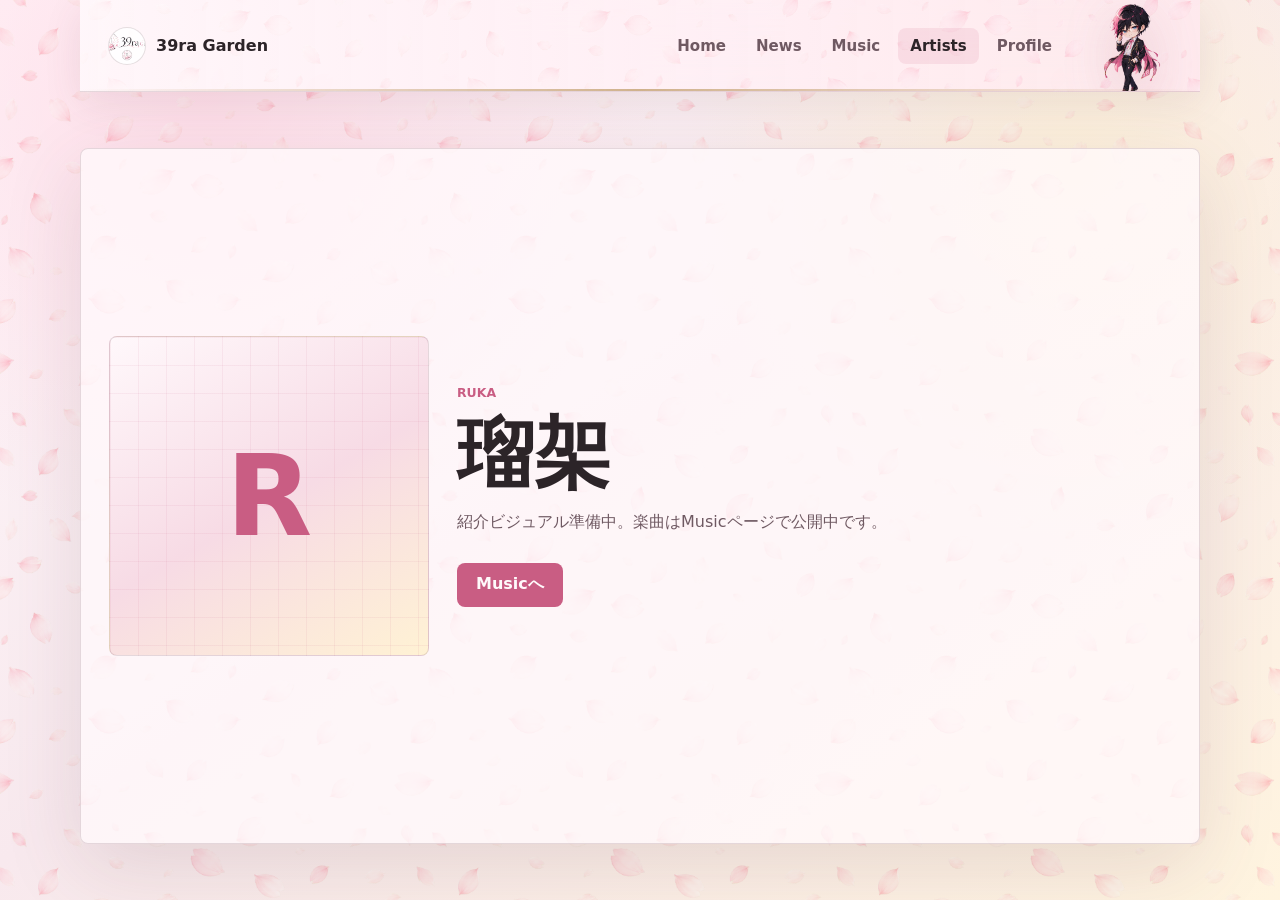
==== artist-ruka.html @ c51c0454 "Add files via upload" ====
<!doctype html>
<html lang="ja">
  <head>
    <meta charset="utf-8" />
    <meta name="viewport" content="width=device-width, initial-scale=1" />
    <title>瑠架 | 39ra Garden</title>
    <link rel="stylesheet" href="./styles.css" />
  </head>
  <body>
    <header class="site-header">
      <a class="brand" href="./index.html">
        <img src="./assets/39ra-garden-logo-transparent.png" alt="" />
        <span>39ra Garden</span>
      </a>
      <nav class="site-nav" aria-label="Main navigation">
        <a href="./index.html">Home</a>
        <a href="./announcements.html">News</a>
        <a href="./music.html">Music</a>
        <a href="./artists.html" aria-current="page">Artists</a>
        <a href="./profile.html">Profile</a>
      </nav>
      <img class="header-chibi" src="./assets/39ra-chibi.png" alt="" />
    </header>
    <main class="content-shell">
      <section class="artist-coming-soon">
        <div class="artist-placeholder">R</div>
        <div>
          <p class="eyebrow">Ruka</p>
          <h1>瑠架</h1>
          <p>紹介ビジュアル準備中。楽曲はMusicページで公開中です。</p>
          <a class="icon-button" href="./music.html">Musicへ</a>
        </div>
      </section>
    </main>
  </body>
</html>
---- styles.css ----
:root {
  color-scheme: light;
  --bg: #fff8fb;
  --surface: rgba(255, 249, 251, 0.78);
  --surface-strong: rgba(255, 255, 255, 0.9);
  --text: #2c2428;
  --muted: #6f5962;
  --line: rgba(111, 72, 86, 0.18);
  --accent: #c95d83;
  --accent-strong: #a83e69;
  --gold: #b9945a;
  --shadow: rgba(102, 65, 78, 0.14);
}

* {
  box-sizing: border-box;
}

body {
  position: relative;
  isolation: isolate;
  min-height: 100vh;
  margin: 0;
  font-family:
    Inter, ui-sans-serif, system-ui, -apple-system, BlinkMacSystemFont, "Segoe UI",
    sans-serif;
  color: var(--text);
  background:
    radial-gradient(circle at 16% 10%, rgba(255, 216, 229, 0.78), transparent 34%),
    radial-gradient(circle at 84% 18%, rgba(255, 244, 209, 0.64), transparent 30%),
    linear-gradient(145deg, #fff8fb 0%, #f8e9ee 48%, #fff4df 100%);
}

body::before {
  content: "";
  position: fixed;
  inset: 0;
  z-index: -1;
  pointer-events: none;
  background-image: url("./assets/sakura-petal-tile.png");
  background-size: 420px 420px;
  background-repeat: repeat;
  opacity: 0.34;
}

button,
a {
  font: inherit;
}

a {
  color: inherit;
}

.site-header {
  position: sticky;
  top: 0;
  z-index: 10;
  width: min(1120px, calc(100% - 32px));
  min-height: 92px;
  margin: 0 auto;
  padding: 0 28px;
  display: flex;
  align-items: center;
  justify-content: space-between;
  gap: 20px;
  border-bottom: 1px solid var(--line);
  background:
    linear-gradient(90deg, rgba(255, 248, 251, 0.9), rgba(255, 232, 240, 0.78)),
    url("./assets/sakura-petal-tile.png") center / 360px 360px repeat;
  backdrop-filter: blur(18px);
  box-shadow: 0 12px 38px rgba(102, 65, 78, 0.1);
  overflow: hidden;
}

.site-header::after {
  content: "";
  position: absolute;
  inset: auto 0 0;
  height: 2px;
  background: linear-gradient(90deg, transparent, rgba(185, 148, 90, 0.68), transparent);
  pointer-events: none;
}

.brand {
  position: relative;
  z-index: 2;
  display: inline-flex;
  align-items: center;
  gap: 10px;
  color: var(--text);
  font-weight: 900;
  text-decoration: none;
}

.brand img {
  width: 38px;
  height: 38px;
  object-fit: cover;
  border: 1px solid var(--line);
  border-radius: 50%;
  background: rgba(255, 255, 255, 0.88);
}

.brand span {
  white-space: nowrap;
}

.site-nav {
  position: relative;
  z-index: 2;
  display: flex;
  align-items: center;
  gap: 6px;
  margin-left: auto;
  margin-right: 108px;
}

.site-nav a {
  min-height: 36px;
  display: inline-flex;
  align-items: center;
  padding: 0 12px;
  border-radius: 8px;
  color: var(--muted);
  text-decoration: none;
  font-size: 0.94rem;
  font-weight: 800;
}

.site-nav a:hover,
.site-nav a[aria-current="page"] {
  color: var(--text);
  background: rgba(201, 93, 131, 0.12);
}

.header-chibi {
  position: absolute;
  right: 16px;
  bottom: -12px;
  width: 104px;
  height: 104px;
  object-fit: contain;
  pointer-events: none;
  filter: drop-shadow(0 12px 24px rgba(161, 84, 109, 0.22));
}

.page-shell {
  width: min(1120px, calc(100% - 32px));
  min-height: calc(100vh - 92px);
  margin: 0 auto;
  display: grid;
  align-items: center;
  padding: 32px 0;
}

.music-shell {
  display: block;
}

.music-intro {
  margin-bottom: 24px;
  padding: 28px;
  border: 1px solid var(--line);
  border-radius: 8px;
  background: var(--surface);
  box-shadow: 0 18px 50px var(--shadow);
}

.music-intro h1 {
  font-size: clamp(2.4rem, 6vw, 4.8rem);
}

.music-intro p:not(.eyebrow) {
  max-width: 46rem;
  margin: 18px 0 24px;
  color: var(--muted);
  line-height: 1.8;
}

.artist-filters {
  display: flex;
  flex-wrap: wrap;
  gap: 10px;
}

.artist-filter {
  min-height: 40px;
  padding: 0 14px;
  border: 1px solid var(--line);
  border-radius: 8px;
  color: var(--muted);
  background: rgba(255, 255, 255, 0.52);
  font-weight: 800;
  cursor: pointer;
}

.artist-filter:hover,
.artist-filter[aria-pressed="true"] {
  color: var(--text);
  border-color: rgba(201, 93, 131, 0.36);
  background: rgba(201, 93, 131, 0.14);
}

.content-shell {
  width: min(1120px, calc(100% - 32px));
  margin: 0 auto;
  padding: 56px 0;
}

.home-hero {
  min-height: calc(100vh - 160px);
  display: grid;
  grid-template-columns: minmax(0, 1.15fr) minmax(280px, 0.85fr);
  gap: 28px;
  align-items: center;
}

.hero-copy {
  max-width: 700px;
}

.hero-ornament {
  display: inline-grid;
  grid-template-columns: auto minmax(0, 1fr);
  gap: 12px;
  align-items: center;
  margin-bottom: 30px;
  padding: 10px 14px;
  border: 1px solid var(--line);
  border-radius: 8px;
  background: rgba(255, 255, 255, 0.42);
  box-shadow: 0 18px 50px var(--shadow);
}

.hero-ornament span {
  display: grid;
  place-items: center;
  width: 52px;
  aspect-ratio: 1;
  border-radius: 50%;
  overflow: hidden;
  border: 1px solid rgba(201, 93, 131, 0.26);
  background: rgba(255, 255, 255, 0.72);
}

.hero-ornament span img {
  width: 100%;
  height: 100%;
  object-fit: cover;
}

.hero-ornament small {
  color: var(--muted);
  font-size: 0.82rem;
  font-weight: 900;
  text-transform: uppercase;
}

.hero-logo-title {
  max-width: 620px;
  margin: 0;
  line-height: 0;
}

.hero-logo-title img {
  display: block;
  width: 100%;
  max-height: 250px;
  object-fit: contain;
  object-position: left center;
  filter: drop-shadow(0 18px 34px rgba(161, 84, 109, 0.18));
}

.hero-copy h1 {
  font-size: clamp(3rem, 8vw, 7.5rem);
}

.hero-copy .hero-logo-title {
  font-size: 0;
}

.hero-copy p {
  max-width: 36rem;
  margin: 24px 0 30px;
  color: var(--muted);
  font-size: 1.05rem;
  line-height: 1.8;
}

.latest-card {
  display: grid;
  gap: 20px;
  padding: 18px;
  border: 1px solid var(--line);
  border-radius: 8px;
  background: var(--surface);
  box-shadow: 0 24px 80px var(--shadow);
  text-decoration: none;
}

.latest-card:hover {
  border-color: rgba(201, 93, 131, 0.46);
}

.mini-cover {
  width: 100%;
}

.card-kicker {
  margin: 0 0 8px;
  color: var(--accent);
  font-size: 0.78rem;
  font-weight: 800;
  text-transform: uppercase;
}

.latest-card h2 {
  margin: 0;
  font-size: clamp(1.8rem, 4vw, 3.2rem);
  line-height: 1;
}

.latest-card p:not(.card-kicker) {
  margin: 12px 0 0;
  color: var(--muted);
  line-height: 1.65;
}

.announcement-preview {
  display: grid;
  gap: 18px;
  align-self: stretch;
  padding: 24px;
  border: 1px solid var(--line);
  border-radius: 8px;
  background:
    linear-gradient(145deg, rgba(255, 249, 251, 0.92), rgba(255, 231, 239, 0.74)),
    url("./assets/sakura-petal-tile.png") center / 360px 360px repeat;
  box-shadow: 0 24px 80px var(--shadow);
}

.announcement-preview h2 {
  margin: 0;
  font-size: clamp(2rem, 5vw, 3.4rem);
  line-height: 1;
}

.home-announcement-list {
  display: grid;
  gap: 12px;
  margin: 0;
  padding: 0;
  list-style: none;
}

.home-announcement-list li {
  display: grid;
  gap: 5px;
  padding: 14px;
  border: 1px solid var(--line);
  border-radius: 8px;
  background: rgba(255, 255, 255, 0.56);
}

.home-announcement-list span {
  color: var(--accent);
  font-size: 0.74rem;
  font-weight: 900;
  text-transform: uppercase;
}

.home-announcement-list strong {
  font-size: 1rem;
}

.home-announcement-list small {
  color: var(--muted);
  line-height: 1.55;
}

.text-link {
  color: var(--accent-strong);
  font-weight: 900;
  text-decoration: none;
}

.text-link:hover {
  text-decoration: underline;
}

.section-band {
  padding: 34px 0 0;
}

.section-band h2 {
  margin: 0 0 18px;
  font-size: 1.3rem;
}

.link-grid {
  display: grid;
  grid-template-columns: repeat(3, minmax(0, 1fr));
  gap: 14px;
}

.link-grid a {
  position: relative;
  display: flex;
  min-height: 176px;
  flex-direction: column;
  justify-content: flex-end;
  gap: 8px;
  overflow: hidden;
  padding: 22px;
  border: 1px solid var(--line);
  border-radius: 8px;
  background: var(--surface);
  box-shadow: 0 18px 50px var(--shadow);
  text-decoration: none;
}

.link-grid a:hover {
  background: var(--surface-strong);
  transform: translateY(-2px);
}

.link-grid img {
  position: absolute;
  inset: 0;
  width: 100%;
  height: 100%;
  object-fit: cover;
  opacity: 0.82;
  transition:
    opacity 180ms ease,
    transform 180ms ease;
}

.link-grid a::after {
  content: "";
  position: absolute;
  inset: 0;
  background: linear-gradient(180deg, rgba(255, 250, 252, 0.18), rgba(255, 250, 252, 0.86));
  pointer-events: none;
}

.link-grid a:hover img {
  opacity: 0.96;
  transform: scale(1.03);
}

.link-grid span {
  position: relative;
  z-index: 1;
  color: var(--accent);
  font-size: 0.78rem;
  font-weight: 800;
  text-transform: uppercase;
}

.link-grid strong {
  position: relative;
  z-index: 1;
  font-size: 1.4rem;
}

.link-grid small {
  position: relative;
  z-index: 1;
  color: var(--muted);
  font-size: 0.95rem;
}

.profile-layout {
  min-height: calc(100vh - 184px);
  display: grid;
  grid-template-columns: minmax(180px, 320px) minmax(0, 1fr);
  gap: 42px;
  align-items: center;
}

.artists-hero {
  margin-bottom: 24px;
  padding: 28px;
  border: 1px solid var(--line);
  border-radius: 8px;
  background: var(--surface);
  box-shadow: 0 18px 50px var(--shadow);
}

.announcements-hero {
  margin-bottom: 24px;
  padding: 28px;
  border: 1px solid var(--line);
  border-radius: 8px;
  background: var(--surface);
  box-shadow: 0 18px 50px var(--shadow);
}

.announcements-hero h1 {
  font-size: clamp(3rem, 8vw, 6.2rem);
}

.announcements-hero p:not(.eyebrow) {
  max-width: 46rem;
  margin: 18px 0 0;
  color: var(--muted);
  line-height: 1.8;
}

.announcement-list {
  display: grid;
  gap: 14px;
}

.announcement-item {
  padding: 22px;
  border: 1px solid var(--line);
  border-radius: 8px;
  background: var(--surface);
  box-shadow: 0 18px 50px var(--shadow);
}

.announcement-item h2 {
  margin: 8px 0 12px;
  font-size: clamp(1.5rem, 4vw, 2.4rem);
}

.announcement-item p:not(.announcement-meta) {
  margin: 0;
  color: var(--muted);
  line-height: 1.75;
}

.announcement-item a {
  display: inline-flex;
  margin-top: 16px;
  color: var(--accent-strong);
  font-weight: 900;
  text-decoration: none;
}

.announcement-item a:hover {
  text-decoration: underline;
}

.announcement-meta {
  margin: 0;
  color: var(--accent);
  font-size: 0.78rem;
  font-weight: 900;
  text-transform: uppercase;
}

.artists-hero h1 {
  font-size: clamp(3rem, 8vw, 6.2rem);
}

.artists-hero p:not(.eyebrow) {
  max-width: 46rem;
  margin: 18px 0 0;
  color: var(--muted);
  line-height: 1.8;
}

.artist-grid {
  display: grid;
  grid-template-columns: repeat(2, minmax(0, 1fr));
  gap: 16px;
}

.artist-card {
  display: grid;
  grid-template-columns: minmax(140px, 0.92fr) minmax(0, 1fr);
  gap: 18px;
  align-items: end;
  min-height: 280px;
  overflow: hidden;
  padding: 18px;
  border: 1px solid var(--line);
  border-radius: 8px;
  background: var(--surface);
  box-shadow: 0 18px 50px var(--shadow);
  text-decoration: none;
}

.artist-card:hover {
  border-color: rgba(201, 93, 131, 0.46);
  background: var(--surface-strong);
  transform: translateY(-2px);
}

.artist-card img {
  width: 100%;
  height: 100%;
  min-height: 232px;
  object-fit: cover;
  border: 1px solid var(--line);
  border-radius: 8px;
}

.artist-card.dark-card {
  color: #fff4f9;
  background:
    linear-gradient(135deg, rgba(38, 14, 30, 0.84), rgba(105, 30, 73, 0.72)),
    #1b0d18;
}

.artist-card.dark-card small {
  color: rgba(255, 233, 242, 0.78);
}

.artist-card span,
.artist-card small {
  display: block;
}

.artist-card span {
  color: var(--accent);
  font-size: 0.78rem;
  font-weight: 900;
  text-transform: uppercase;
}

.artist-card strong {
  display: block;
  margin: 8px 0 10px;
  font-size: clamp(1.8rem, 4vw, 3rem);
  line-height: 1;
}

.artist-card small {
  color: var(--muted);
  font-size: 0.95rem;
  line-height: 1.65;
}

.artist-placeholder {
  display: grid;
  place-items: center;
  width: 100%;
  aspect-ratio: 1;
  border: 1px solid var(--line);
  border-radius: 8px;
  background:
    linear-gradient(rgba(201, 93, 131, 0.08) 1px, transparent 1px),
    linear-gradient(90deg, rgba(201, 93, 131, 0.08) 1px, transparent 1px),
    linear-gradient(150deg, #fff8fb 0%, #f7dbe5 52%, #fff2d4 100%);
  background-size: 28px 28px, 28px 28px, auto;
  color: var(--accent);
  font-size: clamp(4rem, 12vw, 7rem);
  font-weight: 900;
}

.artist-detail {
  display: grid;
  grid-template-columns: minmax(320px, 0.96fr) minmax(0, 1.04fr);
  gap: 28px;
  align-items: stretch;
  min-height: calc(100vh - 204px);
  padding: 22px;
  border: 1px solid var(--line);
  border-radius: 8px;
  background: var(--surface);
  box-shadow: 0 24px 80px var(--shadow);
}

.artist-detail.oboro-theme,
.artist-detail.yoi-theme {
  color: #fff4f9;
  background:
    linear-gradient(135deg, rgba(20, 8, 18, 0.86), rgba(97, 24, 69, 0.72)),
    #160a14;
}

.artist-main-visual {
  width: 100%;
  height: 100%;
  min-height: 560px;
  object-fit: cover;
  border: 1px solid rgba(255, 190, 216, 0.28);
  border-radius: 8px;
}

.oboro-theme .artist-main-visual {
  object-fit: contain;
  background: #140914;
}

.artist-detail-copy {
  display: flex;
  flex-direction: column;
  justify-content: center;
  padding: clamp(20px, 4vw, 44px);
}

.artist-detail-copy h1 {
  font-size: clamp(3rem, 8vw, 6.4rem);
}

.artist-detail-copy p:not(.eyebrow) {
  max-width: 42rem;
  margin: 22px 0 28px;
  color: rgba(255, 233, 242, 0.82);
  font-size: 1rem;
  line-height: 1.85;
}

.artist-facts {
  display: grid;
  grid-template-columns: repeat(2, minmax(0, 1fr));
  gap: 10px;
  margin: 0 0 28px;
}

.artist-facts div {
  min-width: 0;
  padding: 14px;
  border: 1px solid rgba(255, 190, 216, 0.22);
  border-radius: 8px;
  background: rgba(255, 255, 255, 0.06);
}

.artist-facts dt {
  color: #ff9fc2;
  font-size: 0.74rem;
  font-weight: 900;
  text-transform: uppercase;
}

.artist-facts dd {
  margin: 7px 0 0;
  color: rgba(255, 244, 249, 0.9);
}

.artist-coming-soon {
  display: grid;
  grid-template-columns: minmax(180px, 320px) minmax(0, 1fr);
  gap: 28px;
  align-items: center;
  min-height: calc(100vh - 204px);
  padding: 28px;
  border: 1px solid var(--line);
  border-radius: 8px;
  background: var(--surface);
  box-shadow: 0 24px 80px var(--shadow);
}

.artist-coming-soon p:not(.eyebrow) {
  max-width: 38rem;
  margin: 18px 0 26px;
  color: var(--muted);
  line-height: 1.8;
}

.profile-mark {
  display: grid;
  place-items: center;
  width: min(100%, 320px);
  aspect-ratio: 1;
  border: 1px solid var(--line);
  border-radius: 8px;
  background:
    linear-gradient(rgba(201, 93, 131, 0.08) 1px, transparent 1px),
    linear-gradient(90deg, rgba(201, 93, 131, 0.08) 1px, transparent 1px),
    linear-gradient(150deg, #fff8fb 0%, #f7dbe5 52%, #fff2d4 100%);
  background-size: 28px 28px, 28px 28px, auto;
  color: var(--accent);
  font-size: clamp(5rem, 16vw, 9rem);
  font-weight: 900;
  box-shadow: 0 24px 80px var(--shadow);
}

.logo-mark {
  overflow: hidden;
  padding: 0;
  background: rgba(255, 255, 255, 0.78);
}

.logo-mark img {
  width: 100%;
  height: 100%;
  object-fit: cover;
}

.profile-copy {
  max-width: 720px;
}

.profile-copy p {
  margin: 22px 0 28px;
  color: var(--muted);
  font-size: 1.05rem;
  line-height: 1.8;
}

.profile-list {
  display: grid;
  gap: 12px;
  margin: 0;
}

.profile-list div {
  padding: 18px;
  border: 1px solid var(--line);
  border-radius: 8px;
  background: var(--surface);
  box-shadow: 0 18px 50px var(--shadow);
}

.profile-list dt {
  color: var(--accent);
  font-size: 0.78rem;
  font-weight: 800;
  text-transform: uppercase;
}

.profile-list dd {
  margin: 8px 0 0;
  color: var(--muted);
}

.profile-list a {
  color: var(--text);
  font-weight: 800;
}

.player-view {
  display: grid;
  grid-template-columns: minmax(280px, 0.92fr) minmax(320px, 1.08fr);
  gap: 28px;
  align-items: stretch;
}

.song-browser {
  margin-top: 24px;
}

.song-browser h2 {
  margin: 0 0 16px;
  font-size: 1.3rem;
}

.song-list {
  display: grid;
  grid-template-columns: repeat(2, minmax(0, 1fr));
  gap: 14px;
}

.song-card {
  display: grid;
  grid-template-columns: 76px minmax(0, 1fr);
  gap: 14px;
  align-items: center;
  min-height: 104px;
  padding: 14px;
  border: 1px solid var(--line);
  border-radius: 8px;
  color: var(--text);
  background: var(--surface);
  box-shadow: 0 18px 50px var(--shadow);
  text-align: left;
  cursor: pointer;
}

.song-card:hover,
.song-card[aria-pressed="true"] {
  border-color: rgba(201, 93, 131, 0.42);
  background: var(--surface-strong);
}

.song-thumb {
  width: 76px;
  aspect-ratio: 1;
  border: 1px solid var(--line);
  border-radius: 8px;
  background:
    linear-gradient(rgba(201, 93, 131, 0.08) 1px, transparent 1px),
    linear-gradient(90deg, rgba(201, 93, 131, 0.08) 1px, transparent 1px),
    linear-gradient(150deg, #fff8fb 0%, #f7dbe5 48%, #f6d7a7 100%);
  background-position: center;
  background-size: cover;
}

.song-card-body {
  display: grid;
  gap: 4px;
  min-width: 0;
}

.song-card-body small {
  color: var(--accent);
  font-size: 0.75rem;
  font-weight: 800;
  text-transform: uppercase;
}

.song-card-body strong {
  overflow: hidden;
  text-overflow: ellipsis;
  white-space: nowrap;
  font-size: 1.08rem;
}

.song-card-body span {
  color: var(--muted);
  font-size: 0.9rem;
}

.empty-state {
  margin: 0;
  padding: 22px;
  border: 1px solid var(--line);
  border-radius: 8px;
  color: var(--muted);
  background: var(--surface);
}

.art-panel,
.track-panel {
  border: 1px solid var(--line);
  background: var(--surface);
  backdrop-filter: blur(18px);
  border-radius: 8px;
  box-shadow: 0 24px 80px var(--shadow);
}

.art-panel {
  min-height: 560px;
  display: grid;
  place-items: center;
  padding: 28px;
}

.cover-art {
  position: relative;
  width: min(100%, 420px);
  aspect-ratio: 1;
  overflow: hidden;
  border: 1px solid rgba(255, 255, 255, 0.18);
  border-radius: 8px;
  background:
    linear-gradient(rgba(201, 93, 131, 0.08) 1px, transparent 1px),
    linear-gradient(90deg, rgba(201, 93, 131, 0.08) 1px, transparent 1px),
    linear-gradient(150deg, #fff8fb 0%, #f7dbe5 48%, #f6d7a7 100%);
  background-size: 32px 32px, 32px 32px, auto;
  box-shadow: 0 28px 80px var(--shadow);
}

.cover-art.has-image {
  background-position: center;
  background-size: cover;
}

.cover-art.has-image .moon,
.cover-art.has-image .signal {
  display: none;
}

.moon {
  position: absolute;
  top: 12%;
  right: 14%;
  width: 24%;
  aspect-ratio: 1;
  border-radius: 50%;
  background: #fff7df;
  box-shadow: 0 0 44px rgba(238, 173, 196, 0.5);
}

.signal {
  position: absolute;
  left: 50%;
  bottom: -16%;
  width: 52%;
  aspect-ratio: 1;
  border: 2px solid rgba(201, 93, 131, 0.5);
  border-radius: 50%;
  transform: translateX(-50%);
}

.signal-a {
  width: 36%;
}

.signal-b {
  width: 60%;
  border-color: rgba(185, 148, 90, 0.46);
}

.signal-c {
  width: 86%;
  border-color: rgba(111, 72, 86, 0.18);
}

.track-panel {
  display: flex;
  flex-direction: column;
  justify-content: center;
  padding: clamp(28px, 5vw, 56px);
}

.eyebrow {
  margin: 0 0 18px;
  color: var(--accent);
  font-size: 0.78rem;
  font-weight: 700;
  letter-spacing: 0;
  text-transform: uppercase;
}

h1 {
  margin: 0;
  font-size: clamp(2.4rem, 6vw, 5.8rem);
  line-height: 0.94;
  letter-spacing: 0;
}

.description {
  max-width: 34rem;
  margin: 22px 0 32px;
  color: var(--muted);
  font-size: 1rem;
  line-height: 1.7;
}

audio {
  width: 100%;
  min-height: 48px;
  margin-bottom: 22px;
}

.actions {
  display: flex;
  flex-wrap: wrap;
  gap: 12px;
}

.icon-button {
  display: inline-flex;
  min-height: 44px;
  align-items: center;
  justify-content: center;
  gap: 10px;
  padding: 0 18px;
  border: 1px solid transparent;
  border-radius: 8px;
  color: #fffafb;
  background: var(--accent);
  text-decoration: none;
  font-weight: 800;
  cursor: pointer;
}

.icon-button:hover {
  background: var(--accent-strong);
}

.icon-button.secondary {
  color: var(--text);
  border-color: var(--line);
  background: var(--surface-strong);
}

.icon-button.secondary:hover {
  background: rgba(201, 93, 131, 0.12);
}

.icon-button[aria-pressed="true"] {
  color: #2c2428;
  background: var(--gold);
}

.stats {
  display: grid;
  grid-template-columns: repeat(3, minmax(0, 1fr));
  gap: 12px;
  margin: 34px 0 0;
}

.stats div {
  min-width: 0;
  padding: 16px;
  border: 1px solid var(--line);
  border-radius: 8px;
  background: rgba(255, 255, 255, 0.56);
}

.stats dt {
  color: var(--muted);
  font-size: 0.76rem;
  font-weight: 700;
  text-transform: uppercase;
}

.stats dd {
  margin: 8px 0 0;
  font-size: 1.42rem;
  font-weight: 900;
}

.lyrics-section {
  margin-top: 28px;
  padding-top: 24px;
  border-top: 1px solid var(--line);
}

.lyrics-section h2 {
  margin: 0 0 12px;
  font-size: 1rem;
}

.lyrics-section p {
  max-height: 220px;
  margin: 0;
  overflow: auto;
  white-space: pre-wrap;
  color: var(--muted);
  font-size: 0.95rem;
  line-height: 1.75;
}

@media (max-width: 820px) {
  .site-header {
    width: min(100% - 20px, 560px);
    min-height: auto;
    padding: 12px 16px;
    align-items: flex-start;
    flex-direction: column;
  }

  .header-chibi {
    display: none;
  }

  .site-nav {
    width: 100%;
    display: grid;
    grid-template-columns: repeat(5, minmax(0, 1fr));
    margin: 0;
  }

  .site-nav a {
    justify-content: center;
    padding: 0 8px;
  }

  .page-shell {
    width: min(100% - 20px, 560px);
    align-items: start;
    padding: 20px 0;
  }

  .player-view {
    grid-template-columns: 1fr;
    gap: 14px;
  }

  .art-panel {
    min-height: auto;
    padding: 14px;
  }

  .cover-art {
    width: min(100%, 360px);
  }

  .track-panel {
    padding: 24px;
  }

  .stats {
    grid-template-columns: 1fr;
  }

  .music-intro {
    padding: 22px;
  }

  .song-list {
    grid-template-columns: 1fr;
  }

  .content-shell {
    width: min(100% - 20px, 560px);
    padding: 30px 0;
  }

  .home-hero,
  .profile-layout,
  .artist-detail,
  .artist-coming-soon {
    min-height: auto;
    grid-template-columns: 1fr;
  }

  .link-grid,
  .artist-grid {
    grid-template-columns: 1fr;
  }

  .artist-card {
    grid-template-columns: 1fr;
    min-height: auto;
  }

  .artist-card img,
  .artist-main-visual {
    min-height: auto;
    aspect-ratio: 16 / 10;
  }

  .artist-facts {
    grid-template-columns: 1fr;
  }
}
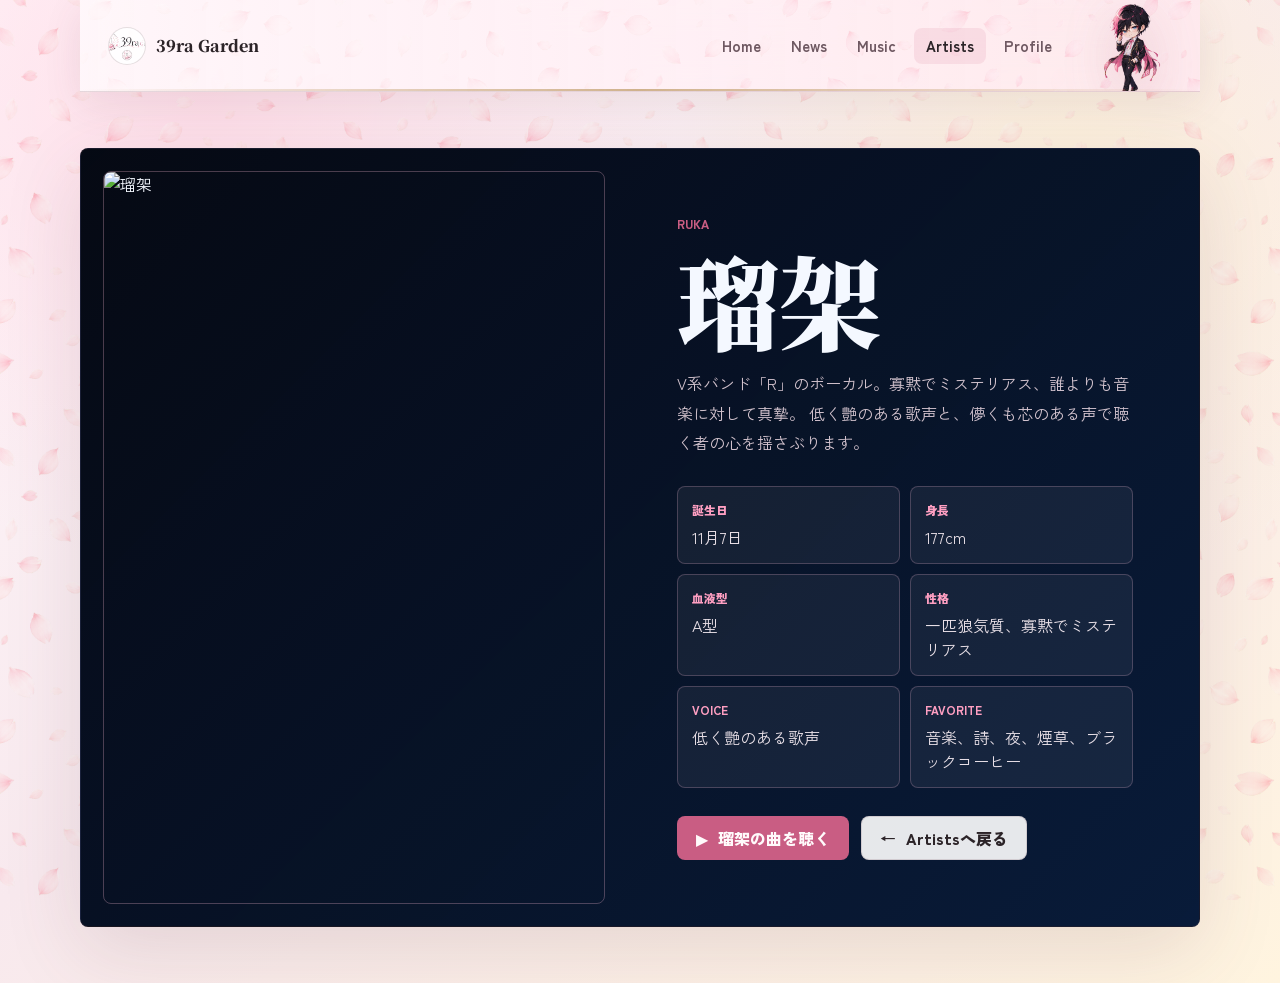
==== commit 340d2ca8: "Add files via upload" ====
--- a/artist-ruka.html
+++ b/artist-ruka.html
@@ -3,6 +3,11 @@
   <head>
     <meta charset="utf-8" />
     <meta name="viewport" content="width=device-width, initial-scale=1" />
+    <meta name="description" content="瑠架のAIアーティスト紹介。" />
+    <meta property="og:title" content="瑠架 | 39ra Garden" />
+    <meta property="og:description" content="V系バンド「R」ボーカル、瑠架の紹介。" />
+    <meta property="og:type" content="profile" />
+    <meta property="og:image" content="./assets/ruka-key-visual.png" />
     <title>瑠架 | 39ra Garden</title>
     <link rel="stylesheet" href="./styles.css" />
   </head>
@@ -21,16 +26,37 @@
       </nav>
       <img class="header-chibi" src="./assets/39ra-chibi.png" alt="" />
     </header>
+
     <main class="content-shell">
-      <section class="artist-coming-soon">
-        <div class="artist-placeholder">R</div>
-        <div>
+      <article class="artist-detail ruka-theme">
+        <img class="artist-main-visual" src="./assets/ruka-key-visual.png" alt="瑠架" />
+        <div class="artist-detail-copy">
           <p class="eyebrow">Ruka</p>
           <h1>瑠架</h1>
-          <p>紹介ビジュアル準備中。楽曲はMusicページで公開中です。</p>
-          <a class="icon-button" href="./music.html">Musicへ</a>
+          <p>
+            V系バンド「R」のボーカル。寡黙でミステリアス、誰よりも音楽に対して真摯。
+            低く艶のある歌声と、儚くも芯のある声で聴く者の心を揺さぶります。
+          </p>
+          <dl class="artist-facts">
+            <div><dt>誕生日</dt><dd>11月7日</dd></div>
+            <div><dt>身長</dt><dd>177cm</dd></div>
+            <div><dt>血液型</dt><dd>A型</dd></div>
+            <div><dt>性格</dt><dd>一匹狼気質、寡黙でミステリアス</dd></div>
+            <div><dt>Voice</dt><dd>低く艶のある歌声</dd></div>
+            <div><dt>Favorite</dt><dd>音楽、詩、夜、煙草、ブラックコーヒー</dd></div>
+          </dl>
+          <div class="actions">
+            <a class="icon-button" href="./music.html">
+              <span aria-hidden="true">▶</span>
+              <span>瑠架の曲を聴く</span>
+            </a>
+            <a class="icon-button secondary" href="./artists.html">
+              <span aria-hidden="true">←</span>
+              <span>Artistsへ戻る</span>
+            </a>
+          </div>
         </div>
-      </section>
+      </article>
     </main>
   </body>
 </html>
--- a/styles.css
+++ b/styles.css
@@ -1,3 +1,5 @@
+@import url("https://fonts.googleapis.com/css2?family=Noto+Serif+JP:wght@600;700;900&family=Zen+Kaku+Gothic+New:wght@400;500;700;900&display=swap");
+
 :root {
   color-scheme: light;
   --bg: #fff8fb;
@@ -22,8 +24,8 @@
   min-height: 100vh;
   margin: 0;
   font-family:
-    Inter, ui-sans-serif, system-ui, -apple-system, BlinkMacSystemFont, "Segoe UI",
-    sans-serif;
+    "Zen Kaku Gothic New", ui-sans-serif, system-ui, -apple-system, BlinkMacSystemFont,
+    "Segoe UI", sans-serif;
   color: var(--text);
   background:
     radial-gradient(circle at 16% 10%, rgba(255, 216, 229, 0.78), transparent 34%),
@@ -50,6 +52,17 @@
 
 a {
   color: inherit;
+}
+
+h1,
+h2,
+.brand,
+.link-grid strong,
+.artist-card strong,
+.announcement-item h2,
+.announcement-preview h2 {
+  font-family: "Noto Serif JP", serif;
+  font-weight: 900;
 }
 
 .site-header {
@@ -125,7 +138,7 @@
   color: var(--muted);
   text-decoration: none;
   font-size: 0.94rem;
-  font-weight: 800;
+  font-weight: 700;
 }
 
 .site-nav a:hover,
@@ -607,8 +620,24 @@
     #1b0d18;
 }
 
-.artist-card.dark-card small {
+.artist-card.dark-card small,
+.artist-card.blue-card small,
+.artist-card.shrine-card small {
   color: rgba(255, 233, 242, 0.78);
+}
+
+.artist-card.blue-card {
+  color: #f4f8ff;
+  background:
+    linear-gradient(135deg, rgba(7, 13, 27, 0.88), rgba(13, 37, 75, 0.72)),
+    #070d1b;
+}
+
+.artist-card.shrine-card {
+  color: #fffaf2;
+  background:
+    linear-gradient(135deg, rgba(87, 51, 89, 0.78), rgba(184, 134, 72, 0.62)),
+    #4b2f4d;
 }
 
 .artist-card span,
@@ -667,11 +696,30 @@
 }
 
 .artist-detail.oboro-theme,
-.artist-detail.yoi-theme {
+.artist-detail.yoi-theme,
+.artist-detail.ruka-theme {
   color: #fff4f9;
   background:
     linear-gradient(135deg, rgba(20, 8, 18, 0.86), rgba(97, 24, 69, 0.72)),
     #160a14;
+}
+
+.artist-detail.ruka-theme {
+  color: #f4f8ff;
+  background:
+    linear-gradient(135deg, rgba(5, 9, 19, 0.9), rgba(10, 33, 70, 0.76)),
+    #050913;
+}
+
+.artist-detail.yomi-theme {
+  color: #fffaf2;
+  background:
+    linear-gradient(135deg, rgba(82, 50, 88, 0.82), rgba(191, 137, 72, 0.64)),
+    #4b2f4d;
+}
+
+.artist-detail.yomi-theme .artist-detail-copy p:not(.eyebrow) {
+  color: rgba(255, 250, 242, 0.86);
 }
 
 .artist-main-visual {
@@ -1005,7 +1053,7 @@
   margin: 0 0 18px;
   color: var(--accent);
   font-size: 0.78rem;
-  font-weight: 700;
+  font-weight: 900;
   letter-spacing: 0;
   text-transform: uppercase;
 }
@@ -1015,6 +1063,12 @@
   font-size: clamp(2.4rem, 6vw, 5.8rem);
   line-height: 0.94;
   letter-spacing: 0;
+}
+
+.track-panel h1 {
+  overflow-wrap: anywhere;
+  font-size: clamp(2.2rem, 5vw, 4.6rem);
+  line-height: 1;
 }
 
 .description {
